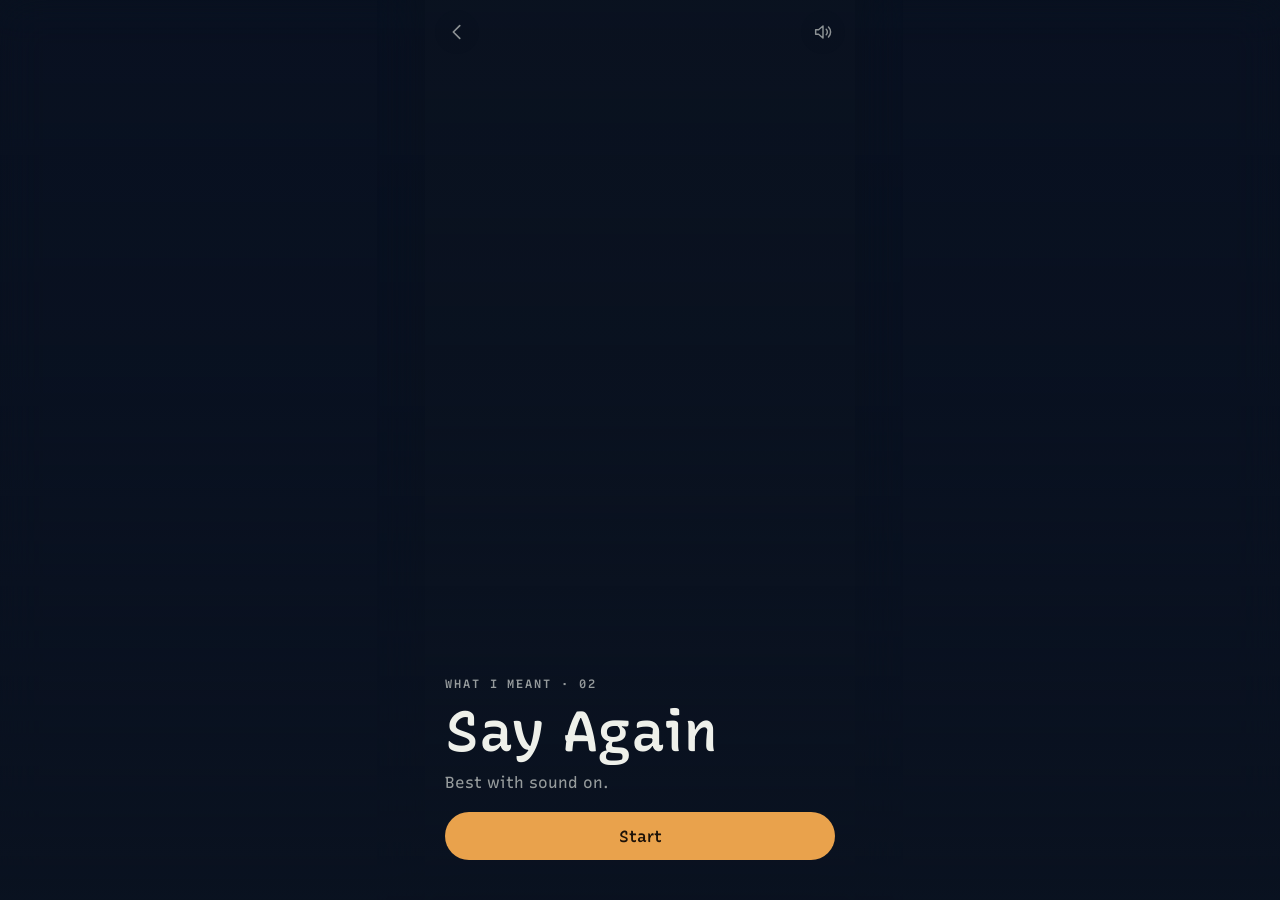
==== site/stories/say-again/index.html @ ed440d6d "Say again: the page, the player and the draft story Four night shifts, the kitchen and the evening a" ====
<!doctype html>
<!-- The second story, "Say Again". js/main.js starts it; the folder's README.md maps the
     files. The radio console, the chart, the notes and the words all live here; the
     picture is one canvas (js/stage.js) painted by js/art.js. -->
<html lang="en">
  <head>
    <meta charset="utf-8">
    <meta name="viewport" content="width=device-width, initial-scale=1, viewport-fit=cover">
    <title>Say Again · What I Meant</title>
    <meta name="description" content="Four night shifts on a coast radio. Someone on channel 16 only clicks.">
    <meta name="theme-color" content="#0a1220">
    <meta property="og:type" content="website">
    <meta property="og:title" content="Say Again">
    <meta property="og:description" content="A story from What I Meant.">
    <meta property="og:url" content="https://dovjonikas.github.io/what-i-meant/stories/say-again/">
    <meta property="og:image" content="https://dovjonikas.github.io/what-i-meant/stories/say-again/cover.jpg">
    <meta name="twitter:card" content="summary_large_image">
    <link rel="manifest" href="../../manifest.webmanifest">
    <meta name="apple-mobile-web-app-capable" content="yes">
    <meta name="apple-mobile-web-app-title" content="What I Meant">
    <meta name="apple-mobile-web-app-status-bar-style" content="black-translucent">
    <link rel="icon" type="image/png" sizes="32x32" href="../../assets/icon-32.png">
    <link rel="apple-touch-icon" href="../../assets/icon-180.png">
    <link rel="preconnect" href="https://fonts.googleapis.com">
    <link rel="preconnect" href="https://fonts.gstatic.com" crossorigin>
    <link rel="stylesheet" href="https://fonts.googleapis.com/css2?family=Recursive:slnt,wght,CASL,CRSV,MONO@-15..0,300..1000,0..1,0..1,0..1&display=swap">
    <link rel="stylesheet" href="css/story.css">
    <link rel="stylesheet" href="../../css/install.css">
    <script type="module" src="js/main.js"></script>
  </head>
  <body class="is-gate">
    <canvas id="stage" aria-hidden="true"></canvas>
    <!-- Frosted glass beside the phone-wide column on bigger screens, as on the menu. -->
    <div class="glass" aria-hidden="true"></div>

    <main class="column">
      <header class="bar">
        <a class="back" href="../../" aria-label="Back to the stories">
          <svg viewBox="0 0 24 24" aria-hidden="true"><path d="M15 5l-7 7 7 7" fill="none" stroke="currentColor" stroke-width="1.8" stroke-linecap="round" stroke-linejoin="round"/></svg>
        </a>
        <button class="sound" type="button" aria-pressed="true" aria-label="Sound">
          <svg viewBox="0 0 24 24" fill="none" stroke="currentColor" stroke-width="1.6" stroke-linecap="round" stroke-linejoin="round" aria-hidden="true">
            <path d="M4 9.5h3.2L12 5.5v13l-4.8-4H4z" />
            <path class="waves" d="M15.5 9a4.2 4.2 0 0 1 0 6M18 6.5a7.8 7.8 0 0 1 0 11" />
            <path class="cross" d="M16 9.5l5 5M21 9.5l-5 5" />
          </svg>
        </button>
      </header>

      <!-- The radio on the desk (js/console.js). -->
      <section class="console" aria-label="Radio">
        <div class="c-top">
          <div class="c-ch" aria-live="polite"><span class="c-ch-label">CH</span><span class="c-ch-num">16</span></div>
          <button class="c-16" type="button" aria-label="Channel 16">16</button>
          <span class="c-lamp c-rx" aria-hidden="true"><i></i>RX</span>
          <span class="c-lamp c-tx" aria-hidden="true"><i></i>TX</span>
          <div class="c-df" aria-label="Direction finder"><span>DF</span><b class="c-df-val">---</b></div>
          <button class="c-notes" type="button" aria-label="Notes" hidden><span class="c-notes-n">0</span></button>
        </div>
        <div class="c-screen" aria-live="polite">
          <ol class="c-log"></ol>
          <div class="c-panel" hidden></div>
          <div class="c-choices"></div>
        </div>
        <div class="c-controls">
          <div class="c-knob" role="slider" tabindex="0" aria-label="Channel knob" aria-valuemin="1" aria-valuemax="88" aria-valuenow="16">
            <div class="c-knob-cap"></div>
          </div>
          <p class="c-hint"></p>
          <button class="c-ptt" type="button" aria-label="Push to talk">
            <svg class="c-ptt-ring" viewBox="0 0 40 40" aria-hidden="true"><circle cx="20" cy="20" r="18" pathLength="100" /></svg>
            <span class="c-ptt-talk">HOLD<br>TO TALK</span>
            <span class="c-ptt-key">KEY</span>
          </button>
        </div>
      </section>

      <!-- Words under the picture when the story is away from the radio (js/ui.js). -->
      <div class="words" hidden>
        <p class="words-line"></p>
        <div class="words-picks"></div>
        <button class="hand-ptt" type="button" hidden>
          <svg viewBox="0 0 40 40" aria-hidden="true"><circle cx="20" cy="20" r="18" pathLength="100" /></svg>
          <span class="hand-hint"></span>
        </button>
      </div>
    </main>

    <!-- A quiet "tap" after a line or a note has waited (js/ui.js); above the note and the words. -->
    <p class="words-go">tap to go on</p>

    <!-- The chart of the bay (js/chart.js). -->
    <div class="chart" hidden>
      <p class="chart-say"></p>
      <canvas aria-label="Chart of the bay"></canvas>
      <button class="chart-help btn is-quiet" type="button" hidden>Lay it for me</button>
    </div>

    <!-- Everything learned so far, on sticky notes (js/notes.js). -->
    <div class="notes" hidden>
      <div class="notes-sheet">
        <p class="notes-title">What you know</p>
        <ul class="notes-list"></ul>
        <button class="notes-close btn is-quiet" type="button">Back to the radio</button>
      </div>
    </div>

    <!-- A note left at home (js/ui.js). -->
    <div class="paper" hidden><p class="paper-text"></p></div>

    <!-- Night cards and the end (js/ui.js). -->
    <div class="card" hidden></div>

    <!-- The decoder and the key, copied into the screen when needed (js/console.js). -->
    <template id="tpl-decode">
      <p class="d-head">DECODE</p>
      <div class="d-word"></div>
      <p class="d-big"></p>
      <p class="d-tip"></p>
      <div class="d-pick"></div>
    </template>
    <template id="tpl-key">
      <p class="d-head">SEND</p>
      <div class="k-row"></div>
      <p class="k-tip"></p>
    </template>

    <!-- The start screen. Sound can only start from a tap. -->
    <div class="gate">
      <p class="gate-kicker">What I Meant · 02</p>
      <h1 class="gate-title">Say Again</h1>
      <p class="gate-note">Best with sound on.</p>
      <div class="gate-actions">
        <button class="btn gate-start" type="button">Start</button>
        <button class="btn is-quiet gate-over" type="button" hidden>Start over</button>
      </div>
    </div>

    <noscript><p class="noscript">This story needs JavaScript.</p></noscript>
  </body>
</html>
---- site/stories/say-again/css/story.css ----
/* story.css: styles for "Say Again".
   Like the menu and the first story, everything you read and tap sits in a phone-wide
   column (.column); on a computer the picture carries on at both sides under frosted
   glass. Order: tokens, the picture, the column and its bar, the radio console (top strip,
   screen, decoder and key, knob and button), the words away from the radio, the chart,
   the notes, the paper note, cards, the start screen, the side glass, reduced motion. */

:root {
  --ink: #0a1220;
  --paper: #eef0ea;
  --dim: rgb(238 240 234 / 0.62);
  --amber: #e9a24c;
  --kid: #f2c94c;

  --panel-hi: #2a332f;
  --panel-lo: #161c1a;
  --engrave: #8d9c93;
  --lcd-bg: #06130d;
  --lcd: #9cf3b8;
  --lcd-dim: rgb(156 243 184 / 0.45);
  --lcd-faint: rgb(156 243 184 / 0.14);
  --rx: #63f08d;
  --tx: #ff5a3c;
  --rubber: #cf5730;
  --rubber-lo: #8f3519;
  --note: #f3e38c;

  --lcd-font: "MONO" 1, "CASL" 0, "wght" 430, "slnt" 0, "CRSV" 0;
  --label: "MONO" 1, "CASL" 0, "wght" 560, "slnt" 0, "CRSV" 0;
  --told: "MONO" 0, "CASL" 0.3, "wght" 420, "slnt" 0, "CRSV" 0;
  --name: "MONO" 0, "CASL" 0.8, "wght" 560, "slnt" 0, "CRSV" 0;
  --hand: "MONO" 0, "CASL" 1, "wght" 470, "slnt" -9, "CRSV" 1;

  --ease-out: cubic-bezier(0.23, 1, 0.32, 1);
  --app-w: min(100vw, 430px);
  --gutter: 20px;
  --safe-b: env(safe-area-inset-bottom, 0px);
  --console-h: clamp(318px, 44svh, 420px);

  color-scheme: dark;
}

*,
*::before,
*::after {
  box-sizing: border-box;
}

html {
  background: var(--ink);
}

body {
  margin: 0;
  height: 100vh;
  height: 100svh;
  overflow: hidden;
  color: var(--paper);
  font-family: "Recursive", ui-sans-serif, system-ui, sans-serif;
  font-variation-settings: var(--told);
  -webkit-font-smoothing: antialiased;
  -webkit-text-size-adjust: 100%;
  -webkit-tap-highlight-color: transparent;
  user-select: none;
  -webkit-user-select: none;
  -webkit-touch-callout: none;
  touch-action: manipulation;
}

button {
  font: inherit;
  color: inherit;
}

/* The picture. */
#stage {
  position: fixed;
  inset: 0;
  width: 100%;
  height: 100%;
  display: block;
}

/* The column. */
.column {
  position: fixed;
  inset: 0 auto 0 50%;
  z-index: 5;
  width: var(--app-w);
  transform: translateX(-50%);
  pointer-events: none;
}

.column > * {
  pointer-events: auto;
}

.bar {
  position: absolute;
  inset: 0 0 auto;
  z-index: 2;
  display: flex;
  justify-content: space-between;
  padding: max(10px, env(safe-area-inset-top, 0px)) 10px 0;
  pointer-events: none;
}

.back,
.sound {
  display: grid;
  place-items: center;
  width: 44px;
  height: 44px;
  border: 0;
  border-radius: 50%;
  background: rgb(10 18 32 / 0.35);
  color: var(--dim);
  pointer-events: auto;
  cursor: pointer;
  transition: color 160ms ease, transform 160ms var(--ease-out);
}

.back svg,
.sound svg {
  width: 22px;
  height: 22px;
}

.back:active,
.sound:active {
  transform: scale(0.94);
}

.sound .cross,
.sound[aria-pressed="false"] .waves {
  display: none;
}

.sound[aria-pressed="false"] .cross {
  display: inline;
}

/* The radio console: a metal panel on the desk. */
.console {
  position: absolute;
  inset: auto 0 0;
  height: var(--console-h);
  display: grid;
  grid-template-rows: auto 1fr auto;
  gap: 8px;
  padding: 10px 10px calc(10px + var(--safe-b));
  border-radius: 18px 18px 0 0;
  background:
    radial-gradient(circle at 12px 12px, #4a554f 0 2px, transparent 2.6px),
    radial-gradient(circle at calc(100% - 12px) 12px, #4a554f 0 2px, transparent 2.6px),
    linear-gradient(to bottom, var(--panel-hi), var(--panel-lo));
  box-shadow: 0 -1px 0 rgb(255 255 255 / 0.08) inset, 0 -18px 40px rgb(0 0 0 / 0.45);
  transform: translateY(105%);
  transition: transform 700ms var(--ease-out);
}

.console.is-shown {
  transform: none;
}

.c-top {
  display: flex;
  align-items: center;
  gap: 8px;
  padding: 0 4px;
}

.c-ch,
.c-df {
  display: flex;
  align-items: baseline;
  gap: 6px;
  padding: 3px 9px;
  border-radius: 6px;
  background: var(--lcd-bg);
  box-shadow: inset 0 1px 3px rgb(0 0 0 / 0.8);
  color: var(--lcd);
  font-variation-settings: var(--lcd-font);
  text-shadow: 0 0 6px rgb(156 243 184 / 0.45);
}

.c-ch-label,
.c-df span {
  font-size: 10px;
  color: var(--lcd-dim);
  letter-spacing: 0.08em;
}

.c-ch-num {
  min-width: 2ch;
  font-size: 24px;
  line-height: 1.1;
}

.c-df {
  margin-left: auto;
}

.c-df-val {
  min-width: 4ch;
  font-size: 15px;
  font-weight: inherit;
}

.c-df-val.is-live {
  color: #e6ffd9;
}

.c-16 {
  width: 34px;
  height: 28px;
  border: 0;
  border-radius: 7px;
  background: linear-gradient(#3c4642, #262d2a);
  box-shadow: 0 2px 0 #0d100f, inset 0 1px 0 rgb(255 255 255 / 0.12);
  color: var(--engrave);
  font-size: 12px;
  font-variation-settings: var(--label);
  cursor: pointer;
}

.c-16:active {
  transform: translateY(2px);
  box-shadow: 0 0 0 #0d100f;
}

.c-lamp {
  display: inline-flex;
  align-items: center;
  gap: 4px;
  color: var(--engrave);
  font-size: 10px;
  letter-spacing: 0.08em;
  font-variation-settings: var(--label);
}

.c-lamp i {
  width: 9px;
  height: 9px;
  border-radius: 50%;
  background: #233026;
  box-shadow: inset 0 1px 2px rgb(0 0 0 / 0.7);
  transition: background 80ms linear, box-shadow 80ms linear;
}

.c-rx.is-on i {
  background: var(--rx);
  box-shadow: 0 0 10px var(--rx);
}

.c-tx i {
  background: #3a2320;
}

.c-tx.is-on i {
  background: var(--tx);
  box-shadow: 0 0 10px var(--tx);
}

.c-notes {
  position: relative;
  width: 34px;
  height: 32px;
  border: 0;
  border-radius: 3px;
  background: var(--note);
  color: #4a3d10;
  box-shadow: 2px 3px 0 #c9b75e, 0 4px 8px rgb(0 0 0 / 0.35);
  transform: rotate(-4deg);
  font-size: 13px;
  font-variation-settings: var(--name);
  cursor: pointer;
  transition: transform 300ms var(--ease-out);
}

.c-notes[hidden] {
  display: none;
}

.c-notes.is-bump {
  transform: rotate(-4deg) scale(1.18);
}

/* The screen: the conversation, the choices, the decoder. */
.c-screen {
  position: relative;
  display: flex;
  flex-direction: column;
  min-height: 0;
  padding: 8px 10px;
  border-radius: 10px;
  background:
    repeating-linear-gradient(to bottom, rgb(255 255 255 / 0.025) 0 1px, transparent 1px 3px),
    radial-gradient(ellipse at 50% 0%, #0c2418, var(--lcd-bg) 70%);
  box-shadow: inset 0 2px 8px rgb(0 0 0 / 0.9), 0 1px 0 rgb(255 255 255 / 0.07);
  color: var(--lcd);
  font-variation-settings: var(--lcd-font);
  font-size: 14px;
  line-height: 1.38;
  text-shadow: 0 0 5px rgb(156 243 184 / 0.35);
  overflow: hidden;
}

.c-log {
  flex: 1;
  min-height: 0;
  margin: 0;
  padding: 0;
  list-style: none;
  overflow-y: auto;
  scrollbar-width: none;
  mask-image: linear-gradient(to bottom, transparent, #000 22px);
  -webkit-mask-image: linear-gradient(to bottom, transparent, #000 22px);
}

.c-log::-webkit-scrollbar {
  display: none;
}

.c-line {
  display: grid;
  grid-template-columns: 80px 1fr;
  gap: 6px;
  padding: 2px 0;
  animation: line-in 260ms var(--ease-out);
}

.c-line:not(:last-child) {
  opacity: 0.62;
}

.c-who {
  color: var(--lcd-dim);
  font-size: 11px;
  letter-spacing: 0.04em;
  padding-top: 2px;
  overflow: hidden;
  text-overflow: ellipsis;
  white-space: nowrap;
}

.c-line.is-you .c-said {
  color: #f6d8a4;
  text-shadow: 0 0 5px rgb(246 216 164 / 0.3);
}

.c-line.is-phone .c-said {
  color: #d9e6ef;
  text-shadow: none;
}

.c-line.is-kid .c-said {
  color: var(--kid);
  text-shadow: 0 0 6px rgb(242 201 76 / 0.35);
}

.c-line.is-clicks .c-said {
  font-style: italic;
  font-variation-settings: "MONO" 1, "CASL" 0, "wght" 430, "slnt" -10;
}

.c-said.is-flash {
  color: #fffbe0;
}

.c-line.is-morse .c-said {
  letter-spacing: 0.22em;
}

.c-line.is-cut .c-said::after {
  content: " [cut off]";
  color: var(--tx);
  font-size: 12px;
}

@keyframes line-in {
  from {
    opacity: 0;
    transform: translateY(4px);
  }
}

.c-choices {
  display: flex;
  flex-direction: column;
  gap: 6px;
  flex: none;
}

.c-screen.has-choices .c-log {
  flex: 0 1 auto;
  max-height: 32%;
}

.c-screen.has-choices .c-choices {
  flex: 1;
  justify-content: flex-end;
  padding-top: 6px;
}

.c-ask {
  margin: 0;
  color: var(--lcd-dim);
  font-size: 12px;
}

.c-choice {
  display: block;
  width: 100%;
  padding: 7px 10px 7px 24px;
  border: 1px solid var(--lcd-dim);
  border-radius: 7px;
  background: var(--lcd-faint);
  color: var(--lcd);
  text-align: left;
  font-variation-settings: var(--lcd-font);
  font-size: 15px;
  line-height: 1.25;
  text-shadow: inherit;
  cursor: pointer;
  position: relative;
  animation: choice-in 320ms var(--ease-out) both;
  animation-delay: calc(var(--i) * 60ms);
  transition: background 120ms ease, transform 120ms var(--ease-out);
}

.c-choice::before {
  content: "›";
  position: absolute;
  left: 10px;
  color: var(--lcd-dim);
}

.c-choice:active {
  background: rgb(156 243 184 / 0.3);
  transform: scale(0.98);
}

@keyframes choice-in {
  from {
    opacity: 0;
    transform: translateY(6px);
  }
}

/* The decoder and the key take over the screen. */
.c-panel {
  display: flex;
  flex-direction: column;
  align-items: center;
  gap: 4px;
  height: 100%;
  min-height: 0;
  text-align: center;
}

.c-panel > * {
  flex: none;
}

.c-panel[hidden] {
  display: none;
}

.c-screen.has-panel .c-log,
.c-screen.has-panel .c-choices {
  display: none;
}

.d-head {
  margin: 0;
  color: var(--lcd-dim);
  font-size: 11px;
  letter-spacing: 0.2em;
}

.d-word {
  display: flex;
  gap: 6px;
  min-height: 30px;
}

.d-word i {
  display: grid;
  place-items: end center;
  min-width: 22px;
  height: 28px;
  padding: 0 2px;
  border-bottom: 2px solid var(--lcd-dim);
  font-style: normal;
  font-size: 20px;
  color: var(--kid);
}

.d-word i.gap {
  min-width: 10px;
  border: 0;
}

.d-word i.is-now {
  border-color: var(--lcd);
  box-shadow: 0 6px 10px -6px var(--lcd);
}

.d-big {
  margin: 0;
  min-height: 36px;
  font-size: 30px;
  line-height: 1.1;
  letter-spacing: 0.18em;
  color: #e7ffe9;
}

.d-tip,
.k-tip {
  margin: 0;
  min-height: 18px;
  color: var(--lcd-dim);
  font-size: 12px;
}

.d-pick {
  display: grid;
  grid-template-columns: repeat(4, 1fr);
  gap: 6px;
  width: 100%;
  margin-top: auto;
  padding-top: 4px;
}

.d-letter {
  display: grid;
  gap: 2px;
  justify-items: center;
  padding: 6px 2px;
  border: 1px solid var(--lcd-dim);
  border-radius: 8px;
  background: var(--lcd-faint);
  color: var(--lcd);
  font-variation-settings: var(--lcd-font);
  text-shadow: inherit;
  cursor: pointer;
  transition: background 140ms ease, opacity 200ms ease;
}

.d-letter b {
  font-size: 22px;
  font-weight: inherit;
}

.d-letter small {
  font-size: 12px;
  letter-spacing: 0.12em;
  color: var(--lcd-dim);
}

.d-letter.is-right {
  background: rgb(156 243 184 / 0.4);
}

.d-letter.is-wrong {
  opacity: 0.3;
  animation: shake 320ms ease;
}

.d-letter.is-hint {
  box-shadow: 0 0 0 2px var(--lcd), 0 0 14px rgb(156 243 184 / 0.5);
}

.k-row {
  display: flex;
  flex-wrap: wrap;
  justify-content: center;
  gap: 14px;
  margin: 8px 0 4px;
}

.k-letter {
  display: grid;
  gap: 6px;
  justify-items: center;
  opacity: 0.45;
}

.k-letter.is-now,
.k-letter.is-done {
  opacity: 1;
}

.k-letter b {
  font-size: 26px;
  font-weight: inherit;
  color: var(--kid);
}

.k-els {
  display: flex;
  gap: 5px;
  align-items: center;
}

.k-els i {
  height: 9px;
  border-radius: 5px;
  background: var(--lcd-faint);
  box-shadow: inset 0 0 0 1px var(--lcd-dim);
}

.k-els i.dot {
  width: 9px;
}

.k-els i.dash {
  width: 26px;
}

.k-els i.is-sent {
  background: var(--lcd);
  box-shadow: 0 0 8px var(--lcd);
}

.k-letter.is-shake {
  animation: shake 320ms ease;
}

@keyframes shake {
  25% {
    transform: translateX(-4px);
  }
  75% {
    transform: translateX(4px);
  }
}

/* The knob and the button. */
.c-controls {
  display: grid;
  grid-template-columns: 104px 1fr 104px;
  align-items: center;
  gap: 8px;
  /* Room for the ring round the button, so it stays inside the panel. */
  padding: 0 8px;
}

.c-knob {
  --turn: 0deg;
  position: relative;
  width: 96px;
  height: 96px;
  border-radius: 50%;
  background:
    repeating-conic-gradient(from var(--turn), #1b201e 0 4deg, #2e3532 4deg 8deg);
  box-shadow: 0 6px 12px rgb(0 0 0 / 0.55), inset 0 2px 0 rgb(255 255 255 / 0.1);
  touch-action: none;
  cursor: grab;
  outline: none;
}

.c-knob-cap {
  position: absolute;
  inset: 14px;
  border-radius: 50%;
  background: radial-gradient(circle at 40% 30%, #4a5450, #232927 70%);
  box-shadow: 0 2px 4px rgb(0 0 0 / 0.6), inset 0 1px 0 rgb(255 255 255 / 0.15);
  transform: rotate(var(--turn));
}

.c-knob-cap::after {
  content: "";
  position: absolute;
  left: 50%;
  top: 6px;
  width: 4px;
  height: 18px;
  margin-left: -2px;
  border-radius: 2px;
  background: var(--amber);
  box-shadow: 0 0 6px rgb(233 162 76 / 0.6);
}

.c-knob.is-wanted {
  animation: want 1.6s ease-in-out infinite;
}

.c-knob.is-held {
  cursor: grabbing;
}

.c-knob:focus-visible {
  box-shadow: 0 0 0 3px var(--amber);
}

@keyframes want {
  50% {
    box-shadow: 0 6px 12px rgb(0 0 0 / 0.55), 0 0 0 4px rgb(233 162 76 / 0.45), 0 0 22px rgb(233 162 76 / 0.4);
  }
}

.c-hint {
  margin: 0;
  color: var(--engrave);
  font-size: 13px;
  line-height: 1.3;
  text-align: center;
  font-variation-settings: var(--told);
  opacity: 0;
  transition: opacity 300ms ease;
}

.c-hint.is-on {
  opacity: 1;
  color: #f1d6a8;
}

.c-ptt {
  position: relative;
  display: grid;
  place-items: center;
  width: 96px;
  height: 96px;
  justify-self: end;
  border: 0;
  border-radius: 50%;
  background: radial-gradient(circle at 40% 30%, #e7744a, var(--rubber) 55%, var(--rubber-lo));
  box-shadow: 0 7px 0 #5c230f, 0 10px 18px rgb(0 0 0 / 0.5), inset 0 2px 0 rgb(255 255 255 / 0.2);
  color: #fff4ea;
  touch-action: none;
  cursor: pointer;
  transition: transform 90ms var(--ease-out), box-shadow 90ms var(--ease-out), filter 200ms ease;
}

.c-ptt-ring {
  position: absolute;
  inset: -7px;
  width: calc(100% + 14px);
  height: calc(100% + 14px);
  transform: rotate(-90deg);
  pointer-events: none;
}

.c-ptt-ring circle {
  fill: none;
  stroke: var(--amber);
  stroke-width: 2.4;
  stroke-linecap: round;
  stroke-dasharray: 100;
  stroke-dashoffset: 100;
  filter: drop-shadow(0 0 3px rgb(233 162 76 / 0.8));
  opacity: 0;
  transition: opacity 120ms ease;
}

/* The ring shows only while the button is held, or a round cap leaves a dot at the top. */
.c-ptt.is-down .c-ptt-ring circle,
.hand-ptt.is-down circle {
  opacity: 1;
}

.c-ptt span {
  font-size: 11px;
  line-height: 1.15;
  letter-spacing: 0.08em;
  text-align: center;
  font-variation-settings: var(--label);
}

.c-ptt-key {
  display: none;
}

.c-ptt.is-key .c-ptt-talk {
  display: none;
}

.c-ptt.is-key .c-ptt-key {
  display: inline;
  font-size: 15px;
}

.c-ptt.is-armed,
.c-ptt.is-key {
  animation: armed 1.4s ease-in-out infinite;
}

.c-ptt.is-down {
  transform: translateY(5px) scale(0.98);
  box-shadow: 0 2px 0 #5c230f, 0 4px 8px rgb(0 0 0 / 0.5), inset 0 2px 6px rgb(0 0 0 / 0.35);
  animation: none;
  filter: brightness(0.92);
}

.c-ptt.is-full .c-ptt-ring circle {
  stroke: #fff1d8;
}

@keyframes armed {
  50% {
    box-shadow: 0 7px 0 #5c230f, 0 10px 18px rgb(0 0 0 / 0.5), 0 0 0 5px rgb(233 162 76 / 0.35), 0 0 26px rgb(233 162 76 / 0.45);
  }
}

/* Words away from the radio: the drive, the hall, the kitchen. */
.words {
  position: absolute;
  inset: auto 0 0;
  display: flex;
  flex-direction: column;
  align-items: center;
  gap: 14px;
  padding: 26px var(--gutter) calc(30px + var(--safe-b));
  background: linear-gradient(to bottom, transparent, rgb(6 10 18 / 0.72) 40%);
  pointer-events: none;
}

.words[hidden] {
  display: none;
}

.words > * {
  pointer-events: auto;
}

.words-line {
  margin: 0;
  min-height: 1.4em;
  font-size: 19px;
  line-height: 1.4;
  text-align: center;
  text-wrap: balance;
  opacity: 0;
  transform: translateY(6px);
  transition: opacity 600ms ease, transform 600ms var(--ease-out);
}

.words-line.is-in {
  opacity: 1;
  transform: none;
}

.words-line.is-kid {
  color: var(--kid);
  font-variation-settings: var(--name);
}

.words-line.is-you {
  color: #f6d8a4;
}

.words-picks {
  display: flex;
  flex-direction: column;
  gap: 8px;
  width: 100%;
}

.pick {
  min-height: 48px;
  padding: 10px 16px;
  border: 1px solid rgb(238 240 234 / 0.35);
  border-radius: 999px;
  background: rgb(10 18 32 / 0.55);
  font-size: 16px;
  cursor: pointer;
  animation: choice-in 320ms var(--ease-out) both;
  animation-delay: calc(var(--i) * 70ms);
  transition: transform 120ms var(--ease-out), background 120ms ease;
}

.pick:active {
  transform: scale(0.97);
  background: rgb(238 240 234 / 0.16);
}

.hand-ptt {
  position: relative;
  display: grid;
  place-items: center;
  width: 92px;
  height: 92px;
  border: 0;
  border-radius: 50%;
  background: radial-gradient(circle at 40% 30%, #555b57, #2b302d 70%);
  box-shadow: 0 6px 0 #121513, 0 10px 18px rgb(0 0 0 / 0.5);
  touch-action: none;
  cursor: pointer;
  animation: armed 1.4s ease-in-out infinite;
}

.hand-ptt[hidden] {
  display: none;
}

.hand-ptt svg {
  position: absolute;
  inset: -7px;
  width: calc(100% + 14px);
  height: calc(100% + 14px);
  transform: rotate(-90deg);
}

.hand-ptt circle {
  opacity: 0;
  fill: none;
  stroke: var(--amber);
  stroke-width: 2.4;
  stroke-linecap: round;
  stroke-dasharray: 100;
  stroke-dashoffset: 100;
}

.hand-ptt.is-down {
  transform: translateY(4px);
  box-shadow: 0 2px 0 #121513, 0 4px 8px rgb(0 0 0 / 0.5);
  animation: none;
}

.hand-hint {
  position: absolute;
  top: calc(100% + 14px);
  width: 220px;
  color: var(--dim);
  font-size: 13px;
  text-align: center;
}

.words:has(.hand-ptt:not([hidden])) {
  padding-bottom: calc(64px + var(--safe-b));
}

.words-go {
  position: fixed;
  z-index: 8;
  left: 50%;
  bottom: calc(10px + var(--safe-b));
  transform: translateX(-50%);
  pointer-events: none;
  margin: 0;
  color: var(--dim);
  font-size: 12px;
  letter-spacing: 0.06em;
  opacity: 0;
  transition: opacity 600ms ease;
}

.words-go.is-on {
  opacity: 0.8;
}

/* The chart of the bay. */
.chart {
  position: fixed;
  z-index: 7;
  /* It opens under the bar, so the back arrow and the sound switch stay in reach. */
  top: calc(max(10px, env(safe-area-inset-top, 0px)) + 48px);
  bottom: 0;
  border-radius: 16px 16px 0 0;
  left: 50%;
  width: var(--app-w);
  display: flex;
  flex-direction: column;
  padding: 14px 0 var(--safe-b);
  background: #efe5cb;
  color: #2c3a42;
  box-shadow: 0 -10px 40px rgb(0 0 0 / 0.5);
  transform: translate(-50%, 100%);
  transition: transform 520ms var(--ease-out);
}

.chart.is-open {
  transform: translate(-50%, 0);
}

.chart[hidden] {
  display: none;
}

.chart-say {
  margin: 0;
  min-height: 3.6em;
  padding: 0 var(--gutter) 8px;
  font-size: 15px;
  line-height: 1.4;
  text-wrap: pretty;
}

.chart-intro {
  color: #7b5a3a;
}

.chart canvas {
  flex: 1;
  width: 100%;
  min-height: 0;
  touch-action: none;
  cursor: crosshair;
}

.chart-help {
  position: absolute;
  right: 14px;
  bottom: calc(14px + var(--safe-b));
  color: #2c3a42;
  border: 1px solid rgb(44 58 66 / 0.4);
}

.chart-help[hidden] {
  display: none;
}

/* Sticky notes. */
.notes {
  position: fixed;
  inset: 0;
  z-index: 8;
  display: grid;
  align-items: end;
  justify-items: center;
  background: rgb(4 8 14 / 0.6);
  opacity: 0;
  transition: opacity 260ms ease;
}

.notes[hidden] {
  display: none;
}

.notes.is-open {
  opacity: 1;
}

.notes-sheet {
  width: var(--app-w);
  max-height: 86svh;
  overflow-y: auto;
  padding: 22px var(--gutter) calc(22px + var(--safe-b));
  border-radius: 18px 18px 0 0;
  background: linear-gradient(var(--panel-hi), var(--panel-lo));
  transform: translateY(30px);
  transition: transform 320ms var(--ease-out);
}

.notes.is-open .notes-sheet {
  transform: none;
}

.notes-title {
  margin: 0 0 14px;
  color: var(--engrave);
  font-size: 12px;
  letter-spacing: 0.16em;
  text-transform: uppercase;
  font-variation-settings: var(--label);
}

.notes-list {
  display: grid;
  grid-template-columns: 1fr 1fr;
  gap: 12px;
  margin: 0 0 18px;
  padding: 0;
  list-style: none;
}

.note,
.note-fly {
  display: grid;
  gap: 6px;
  padding: 12px 12px 14px;
  background: var(--note);
  color: #3b3210;
  box-shadow: 0 6px 12px rgb(0 0 0 / 0.35);
  font-size: 13px;
  line-height: 1.35;
}

.note {
  transform: rotate(var(--tilt));
}

.note b,
.note-fly b {
  font-variation-settings: var(--name);
  font-size: 13px;
  font-weight: inherit;
  letter-spacing: 0.02em;
}

.note span,
.note-fly span {
  font-variation-settings: var(--hand);
}

.note-fly small {
  margin-top: 4px;
  color: #7a6a2a;
  font-size: 11px;
  letter-spacing: 0.02em;
}

.note-fly {
  border: 0;
  font: inherit;
  text-align: left;
  cursor: pointer;
  position: fixed;
  z-index: 9;
  left: 50%;
  top: 30%;
  width: min(250px, 70vw);
  transform: translate(-50%, -50%) rotate(-3deg);
  animation: note-in 420ms var(--ease-out) both;
  transition: left 600ms var(--ease-out), top 600ms var(--ease-out), transform 600ms var(--ease-out), opacity 600ms ease;
}

.note-fly.is-going {
  left: var(--to-x);
  top: var(--to-y);
  transform: translate(-50%, -50%) rotate(-4deg) scale(0.14);
  opacity: 0.5;
}

@keyframes note-in {
  from {
    opacity: 0;
    transform: translate(-50%, -40%) rotate(-8deg) scale(0.9);
  }
}

/* A note left on the table at home. */
.paper {
  position: fixed;
  inset: 0;
  z-index: 7;
  display: grid;
  place-items: center;
  padding: var(--gutter);
  background: rgb(4 8 14 / 0.35);
  opacity: 0;
  transition: opacity 500ms ease;
  pointer-events: none;
}

.paper[hidden] {
  display: none;
}

.paper.is-on {
  opacity: 1;
}

.paper-text {
  width: min(320px, calc(var(--app-w) - 2 * var(--gutter)));
  margin: 0;
  padding: 26px 24px 30px;
  background:
    repeating-linear-gradient(to bottom, transparent 0 27px, rgb(80 110 150 / 0.22) 27px 28px),
    #f6f1e4;
  background-position: 0 18px;
  color: #2a3346;
  box-shadow: 0 14px 30px rgb(0 0 0 / 0.45);
  font-size: 18px;
  line-height: 28px;
  font-variation-settings: var(--hand);
  white-space: pre-line;
  transform: rotate(-2deg) translateY(10px);
  transition: transform 600ms var(--ease-out);
}

.paper.is-on .paper-text {
  transform: rotate(-2deg);
}

/* Night cards and the end. */
.card {
  position: fixed;
  inset: 0;
  z-index: 8;
  display: grid;
  place-content: center;
  justify-items: center;
  gap: 14px;
  padding: var(--gutter);
  background: var(--ink);
  text-align: center;
  opacity: 0;
  transition: opacity 900ms ease;
  /* Only shown, never tapped (the end card's link excepted), so the back arrow stays usable. */
  pointer-events: none;
}

.card a {
  pointer-events: auto;
}

.card[hidden] {
  display: none;
}

.card.is-on {
  opacity: 1;
}

.card.is-end {
  background: rgb(10 18 32 / 0.86);
}

.card-kicker {
  margin: 0;
  color: var(--dim);
  font-size: 12px;
  letter-spacing: 0.16em;
  text-transform: uppercase;
  font-variation-settings: var(--label);
}

.card-title {
  margin: 0;
  font-size: 30px;
  font-variation-settings: var(--name);
}

.card-title.is-big {
  font-size: clamp(40px, 12vw, 56px);
}

.card-sub {
  margin: 0;
  color: var(--dim);
}

.btn {
  display: grid;
  place-items: center;
  min-height: 48px;
  padding: 0 22px;
  border: 0;
  border-radius: 999px;
  background: var(--amber);
  color: #1d1208;
  font-size: 16px;
  font-variation-settings: var(--name);
  text-decoration: none;
  cursor: pointer;
  transition: transform 150ms var(--ease-out), opacity 160ms ease;
}

.btn:active {
  transform: scale(0.97);
}

.btn[hidden] {
  display: none;
}

.btn.is-quiet {
  background: transparent;
  color: inherit;
  border: 1px solid rgb(238 240 234 / 0.35);
}

/* The start screen. */
.gate {
  position: fixed;
  inset: 0;
  z-index: 9;
  display: flex;
  flex-direction: column;
  justify-content: flex-end;
  gap: 12px;
  padding: 0 calc((100vw - var(--app-w)) / 2 + var(--gutter)) calc(40px + var(--safe-b));
  background: linear-gradient(to bottom, rgb(10 18 32 / 0.05), rgb(10 18 32 / 0.25) 45%, rgb(10 18 32 / 0.94));
  transition: opacity 900ms ease;
  /* It covers the bar, so taps pass through it to the back arrow; only its buttons take them. */
  pointer-events: none;
}

/* Only while the start screen is up: once it fades, its buttons must not catch taps. */
.is-gate .gate .btn {
  pointer-events: auto;
}

body:not(.is-gate) .gate {
  opacity: 0;
  pointer-events: none;
}

.gate-kicker {
  margin: 0;
  color: var(--dim);
  font-size: 12px;
  letter-spacing: 0.16em;
  text-transform: uppercase;
  font-variation-settings: var(--label);
}

.gate-title {
  margin: 0;
  font-weight: 400;
  font-size: clamp(40px, 12vw, 56px);
  line-height: 1.04;
  font-variation-settings: var(--name);
}

.gate-note {
  margin: 0;
  color: var(--dim);
}

.gate-actions {
  display: flex;
  gap: 10px;
  margin-top: 8px;
}

.gate-actions .btn {
  flex: 1;
}

.noscript {
  position: fixed;
  inset: auto 0 40%;
  text-align: center;
}

/* The side glass on screens wider than a phone (the same treatment as the menu). */
.glass {
  --edge: calc((100% - var(--app-w)) / 2);
  --fade: 48px;
  --cutout: linear-gradient(
    to right,
    #000 calc(var(--edge) - var(--fade)),
    transparent var(--edge),
    transparent calc(100% - var(--edge)),
    #000 calc(100% - var(--edge) + var(--fade))
  );
  position: fixed;
  inset: 0;
  z-index: 3;
  display: none;
  pointer-events: none;
  background: rgb(10 18 32 / 0.32);
  -webkit-backdrop-filter: blur(22px) saturate(115%);
  backdrop-filter: blur(22px) saturate(115%);
  -webkit-mask-image: var(--cutout);
  mask-image: var(--cutout);
}

@media (min-width: 500px) {
  .glass {
    display: block;
  }
}

@media (hover: hover) and (pointer: fine) {
  .back:hover,
  .sound:hover {
    color: var(--paper);
  }

  .c-choice:hover,
  .d-letter:hover {
    background: rgb(156 243 184 / 0.22);
  }

  .pick:hover {
    border-color: rgb(238 240 234 / 0.6);
  }
}

@media (prefers-reduced-motion: reduce) {
  *,
  *::before,
  *::after {
    animation-duration: 1ms !important;
    animation-iteration-count: 1 !important;
    transition-duration: 1ms !important;
  }
}
---- site/css/install.css ----
/* install.css: the home screen offer (js/install.js), a small sheet at the bottom of the
   column. Shared by the menu and the stories, so it carries its own colours. */
.install {
  position: fixed;
  left: 50%;
  bottom: calc(14px + env(safe-area-inset-bottom, 0px));
  z-index: 20;
  display: grid;
  grid-template-columns: auto 1fr;
  gap: 10px 12px;
  align-items: center;
  width: calc(var(--app-w, min(100vw, 430px)) - 24px);
  padding: 14px;
  border-radius: 22px;
  background: rgb(18 26 44 / 0.86);
  -webkit-backdrop-filter: blur(18px);
  backdrop-filter: blur(18px);
  box-shadow: 0 16px 50px rgb(0 0 0 / 0.45), inset 0 0 0 1px rgb(255 255 255 / 0.07);
  transform: translate(-50%, calc(100% + 30px));
  transition: transform 460ms cubic-bezier(0.32, 0.72, 0, 1);
}

.install.is-in {
  transform: translate(-50%, 0);
}

.install-icon {
  border-radius: 11px;
}

.install-title {
  margin: 0;
  font-size: 15px;
  font-variation-settings: var(--name);
}

.install-sub {
  margin: 2px 0 0;
  font-variation-settings: "MONO" 0, "CASL" 0.3, "wght" 400, "slnt" 0, "CRSV" 0;
  font-size: 13px;
  line-height: 1.4;
  color: var(--fog, #a7b1cf);
}

.install-sub b {
  font-weight: inherit;
  color: var(--paper, #efe9de);
}

/* The three dots button, written the way it looks on the phone. */
.install-dots {
  letter-spacing: 0.08em;
  white-space: nowrap;
}

/* The iPhone Share icon: a box with an arrow out of the top. */
.install-share {
  width: 13px;
  height: 15px;
  margin: 0 1px;
  vertical-align: -2px;
  color: var(--paper, #efe9de);
}

.install-actions {
  grid-column: 1 / -1;
  display: flex;
  gap: 8px;
}

.install-actions button {
  flex: 1;
  min-height: 42px;
  border: 0;
  border-radius: 999px;
  font: inherit;
  font-size: 15px;
  cursor: pointer;
  transition: transform 150ms var(--ease-out, cubic-bezier(0.23, 1, 0.32, 1));
}

.install-actions button:active {
  transform: scale(0.97);
}

.install-add {
  background: var(--lamp, #f3b46a);
  color: #1d1208;
}

.install-later {
  background: rgb(255 255 255 / 0.08);
  color: var(--paper, #efe9de);
}

@media (prefers-reduced-motion: reduce) {
  .install {
    transition: none;
  }
}
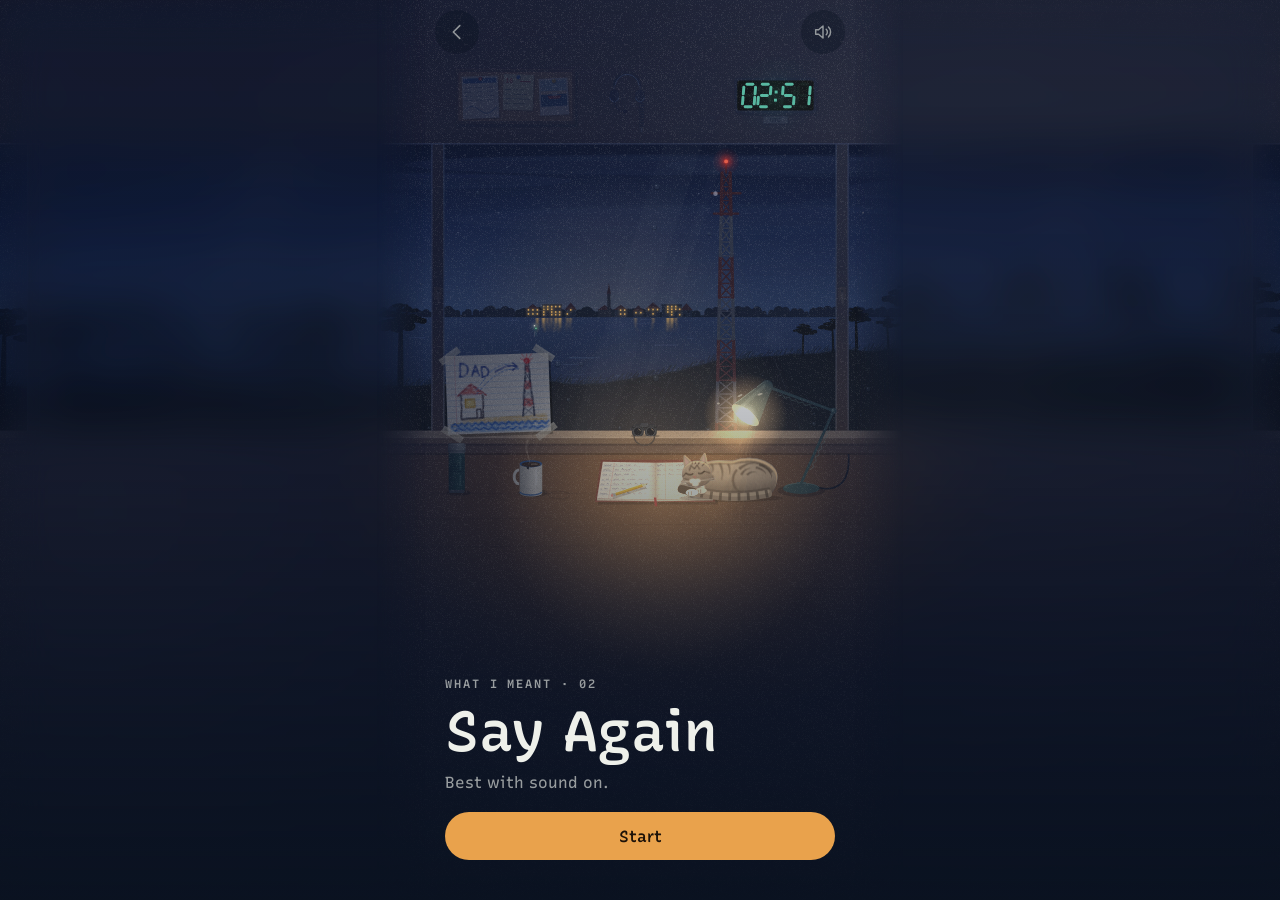
==== commit c30f7388: "Say Again: off the needed channel the radio shows where to go, and hints name who is there Co-Author" ====
--- a/site/stories/say-again/index.html
+++ b/site/stories/say-again/index.html
@@ -50,7 +50,7 @@
       <!-- The radio on the desk (js/console.js). -->
       <section class="console" aria-label="Radio">
         <div class="c-top">
-          <div class="c-ch" aria-live="polite"><span class="c-ch-label">CH</span><span class="c-ch-num">16</span></div>
+          <div class="c-ch" aria-live="polite"><span class="c-ch-label">CH</span><span class="c-ch-num">16</span><span class="c-ch-want"></span></div>
           <button class="c-16" type="button" aria-label="Channel 16">16</button>
           <span class="c-lamp c-rx" aria-hidden="true"><i></i>RX</span>
           <span class="c-lamp c-tx" aria-hidden="true"><i></i>TX</span>
--- a/site/stories/say-again/css/story.css
+++ b/site/stories/say-again/css/story.css
@@ -144,7 +144,8 @@
 .console {
   position: absolute;
   inset: auto 0 0;
-  height: var(--console-h);
+  /* --grow: extra height while choosing on a short screen (console.js fit()); the bar stays clear. */
+  height: min(calc(var(--console-h) + var(--grow, 0px)), calc(100svh - 64px));
   display: grid;
   grid-template-rows: auto 1fr auto;
   gap: 8px;
@@ -156,7 +157,7 @@
     linear-gradient(to bottom, var(--panel-hi), var(--panel-lo));
   box-shadow: 0 -1px 0 rgb(255 255 255 / 0.08) inset, 0 -18px 40px rgb(0 0 0 / 0.45);
   transform: translateY(105%);
-  transition: transform 700ms var(--ease-out);
+  transition: transform 700ms var(--ease-out), height 240ms var(--ease-out);
 }
 
 .console.is-shown {
@@ -195,6 +196,22 @@
   min-width: 2ch;
   font-size: 24px;
   line-height: 1.1;
+}
+
+/* Off the channel the story needs: amber, with the wanted channel beside it. */
+.c-ch.is-off .c-ch-num {
+  color: var(--amber);
+  text-shadow: 0 0 6px rgb(233 162 76 / 0.45);
+}
+
+.c-ch-want {
+  color: var(--amber);
+  font-size: 13px;
+  text-shadow: 0 0 6px rgb(233 162 76 / 0.45);
+}
+
+.c-ch-want:empty {
+  display: none;
 }
 
 .c-df {
@@ -314,8 +331,12 @@
   list-style: none;
   overflow-y: auto;
   scrollbar-width: none;
-  mask-image: linear-gradient(to bottom, transparent, #000 22px);
-  -webkit-mask-image: linear-gradient(to bottom, transparent, #000 22px);
+}
+
+/* A soft top edge only when older lines sit above it, so it never dims the line being read. */
+.c-log.is-scrolled {
+  mask-image: linear-gradient(to bottom, transparent, #000 12px);
+  -webkit-mask-image: linear-gradient(to bottom, transparent, #000 12px);
 }
 
 .c-log::-webkit-scrollbar {
@@ -378,6 +399,13 @@
   font-size: 12px;
 }
 
+/* The player turned off the channel while it came in. */
+.c-line.is-lost .c-said::after {
+  content: " [lost]";
+  color: var(--tx);
+  font-size: 12px;
+}
+
 @keyframes line-in {
   from {
     opacity: 0;
@@ -392,15 +420,22 @@
   flex: none;
 }
 
+/* While choosing, the log keeps room for the last message (console.js fit() measures it),
+   and the choices take the rest. If even the grown console cannot hold them, they scroll;
+   margin-top: auto keeps them at the bottom without making the top ones unreachable. */
 .c-screen.has-choices .c-log {
-  flex: 0 1 auto;
-  max-height: 32%;
+  flex: 0 0 var(--log-h, 32%);
 }
 
 .c-screen.has-choices .c-choices {
   flex: 1;
-  justify-content: flex-end;
+  min-height: 0;
+  overflow-y: auto;
   padding-top: 6px;
+}
+
+.c-screen.has-choices .c-choices > :first-child {
+  margin-top: auto;
 }
 
 .c-ask {
@@ -851,6 +886,23 @@
   color: #f6d8a4;
 }
 
+/* The story telling, not anyone speaking. */
+.words-line.is-told {
+  color: var(--dim);
+  font-variation-settings: "MONO" 0, "CASL" 0.3, "wght" 400, "slnt" -9, "CRSV" 1;
+}
+
+/* Who says it, over the line, as on the radio screen. */
+.words-line[data-name]::before {
+  content: attr(data-name);
+  display: block;
+  margin-bottom: 4px;
+  color: var(--dim);
+  font-size: 11px;
+  letter-spacing: 0.16em;
+  font-variation-settings: var(--label);
+}
+
 .words-picks {
   display: flex;
   flex-direction: column;
@@ -936,19 +988,23 @@
   position: fixed;
   z-index: 8;
   left: 50%;
-  bottom: calc(10px + var(--safe-b));
+  bottom: calc(14px + var(--safe-b));
   transform: translateX(-50%);
   pointer-events: none;
   margin: 0;
-  color: var(--dim);
-  font-size: 12px;
+  padding: 5px 12px;
+  border-radius: 999px;
+  background: rgb(6 10 18 / 0.55);
+  color: var(--paper);
+  font-size: 13px;
   letter-spacing: 0.06em;
+  white-space: nowrap;
   opacity: 0;
   transition: opacity 600ms ease;
 }
 
 .words-go.is-on {
-  opacity: 0.8;
+  opacity: 0.9;
 }
 
 /* The chart of the bay. */
@@ -1160,7 +1216,8 @@
   background:
     repeating-linear-gradient(to bottom, transparent 0 27px, rgb(80 110 150 / 0.22) 27px 28px),
     #f6f1e4;
-  background-position: 0 18px;
+  /* The rule sits just under the handwriting's baseline, not through the letters. */
+  background-position: 0 20px;
   color: #2a3346;
   box-shadow: 0 14px 30px rgb(0 0 0 / 0.45);
   font-size: 18px;
@@ -1354,6 +1411,12 @@
   .glass {
     display: block;
   }
+
+  /* A phone's edge is under the thumb; a window's edge is not, so the knob and the button
+     stand clear of it. */
+  .console {
+    padding-bottom: calc(24px + var(--safe-b));
+  }
 }
 
 @media (hover: hover) and (pointer: fine) {
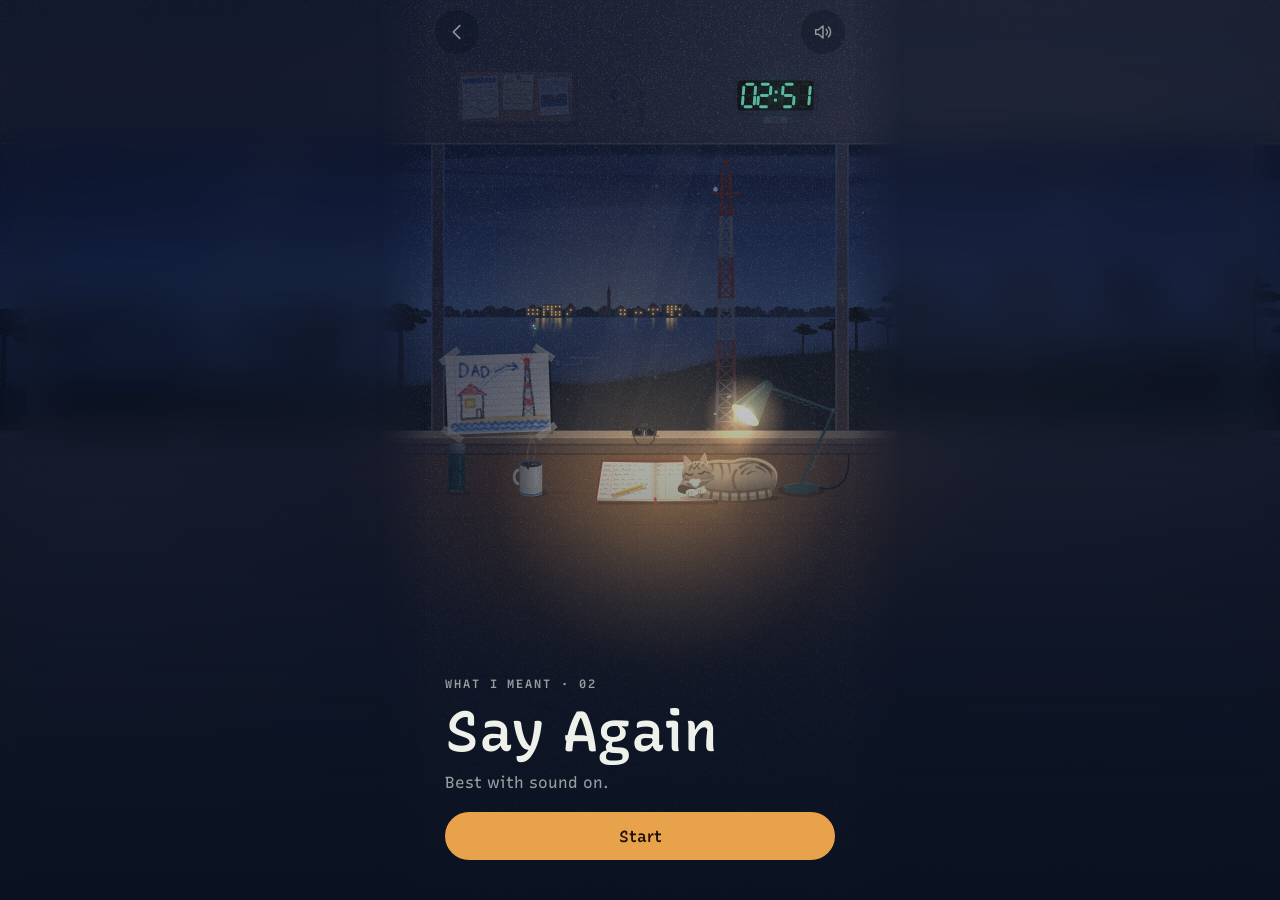
==== commit b4a6a323: "Say Again: a fast mode for a second time through, offered on the start screen once the story has bee" ====
--- a/site/stories/say-again/index.html
+++ b/site/stories/say-again/index.html
@@ -130,6 +130,7 @@
       <p class="gate-kicker">What I Meant · 02</p>
       <h1 class="gate-title">Say Again</h1>
       <p class="gate-note">Best with sound on.</p>
+      <label class="gate-fast" hidden><input type="checkbox"> Fast text, for a second time through</label>
       <div class="gate-actions">
         <button class="btn gate-start" type="button">Start</button>
         <button class="btn is-quiet gate-over" type="button" hidden>Start over</button>
--- a/site/stories/say-again/css/story.css
+++ b/site/stories/say-again/css/story.css
@@ -229,8 +229,8 @@
 }
 
 .c-16 {
-  width: 34px;
-  height: 28px;
+  width: 44px;
+  height: 34px;
   border: 0;
   border-radius: 7px;
   background: linear-gradient(#3c4642, #262d2a);
@@ -370,6 +370,13 @@
   text-shadow: 0 0 5px rgb(246 216 164 / 0.3);
 }
 
+/* The station log: the operator's own hand, quieter than the traffic. */
+.c-line.is-log .c-said {
+  color: var(--lcd-dim);
+  font-style: italic;
+  font-variation-settings: "MONO" 1, "CASL" 0, "wght" 430, "slnt" -10;
+}
+
 .c-line.is-phone .c-said {
   color: #d9e6ef;
   text-shadow: none;
@@ -402,6 +409,13 @@
 /* The player turned off the channel while it came in. */
 .c-line.is-lost .c-said::after {
   content: " [lost]";
+  color: var(--tx);
+  font-size: 12px;
+}
+
+/* The signal itself died halfway. */
+.c-line.is-broken .c-said::after {
+  content: " [signal lost]";
   color: var(--tx);
   font-size: 12px;
 }
@@ -516,8 +530,17 @@
 
 .d-word {
   display: flex;
+  flex-wrap: wrap;
+  justify-content: center;
+  gap: 6px 16px;
+  max-width: 100%;
+  min-height: 30px;
+}
+
+/* One word: its letters stay together on a line. */
+.d-w {
+  display: flex;
   gap: 6px;
-  min-height: 30px;
 }
 
 .d-word i {
@@ -530,11 +553,6 @@
   font-style: normal;
   font-size: 20px;
   color: var(--kid);
-}
-
-.d-word i.gap {
-  min-width: 10px;
-  border: 0;
 }
 
 .d-word i.is-now {
@@ -1114,6 +1132,7 @@
 }
 
 .notes-list {
+  align-items: start;
   display: grid;
   grid-template-columns: 1fr 1fr;
   gap: 12px;
